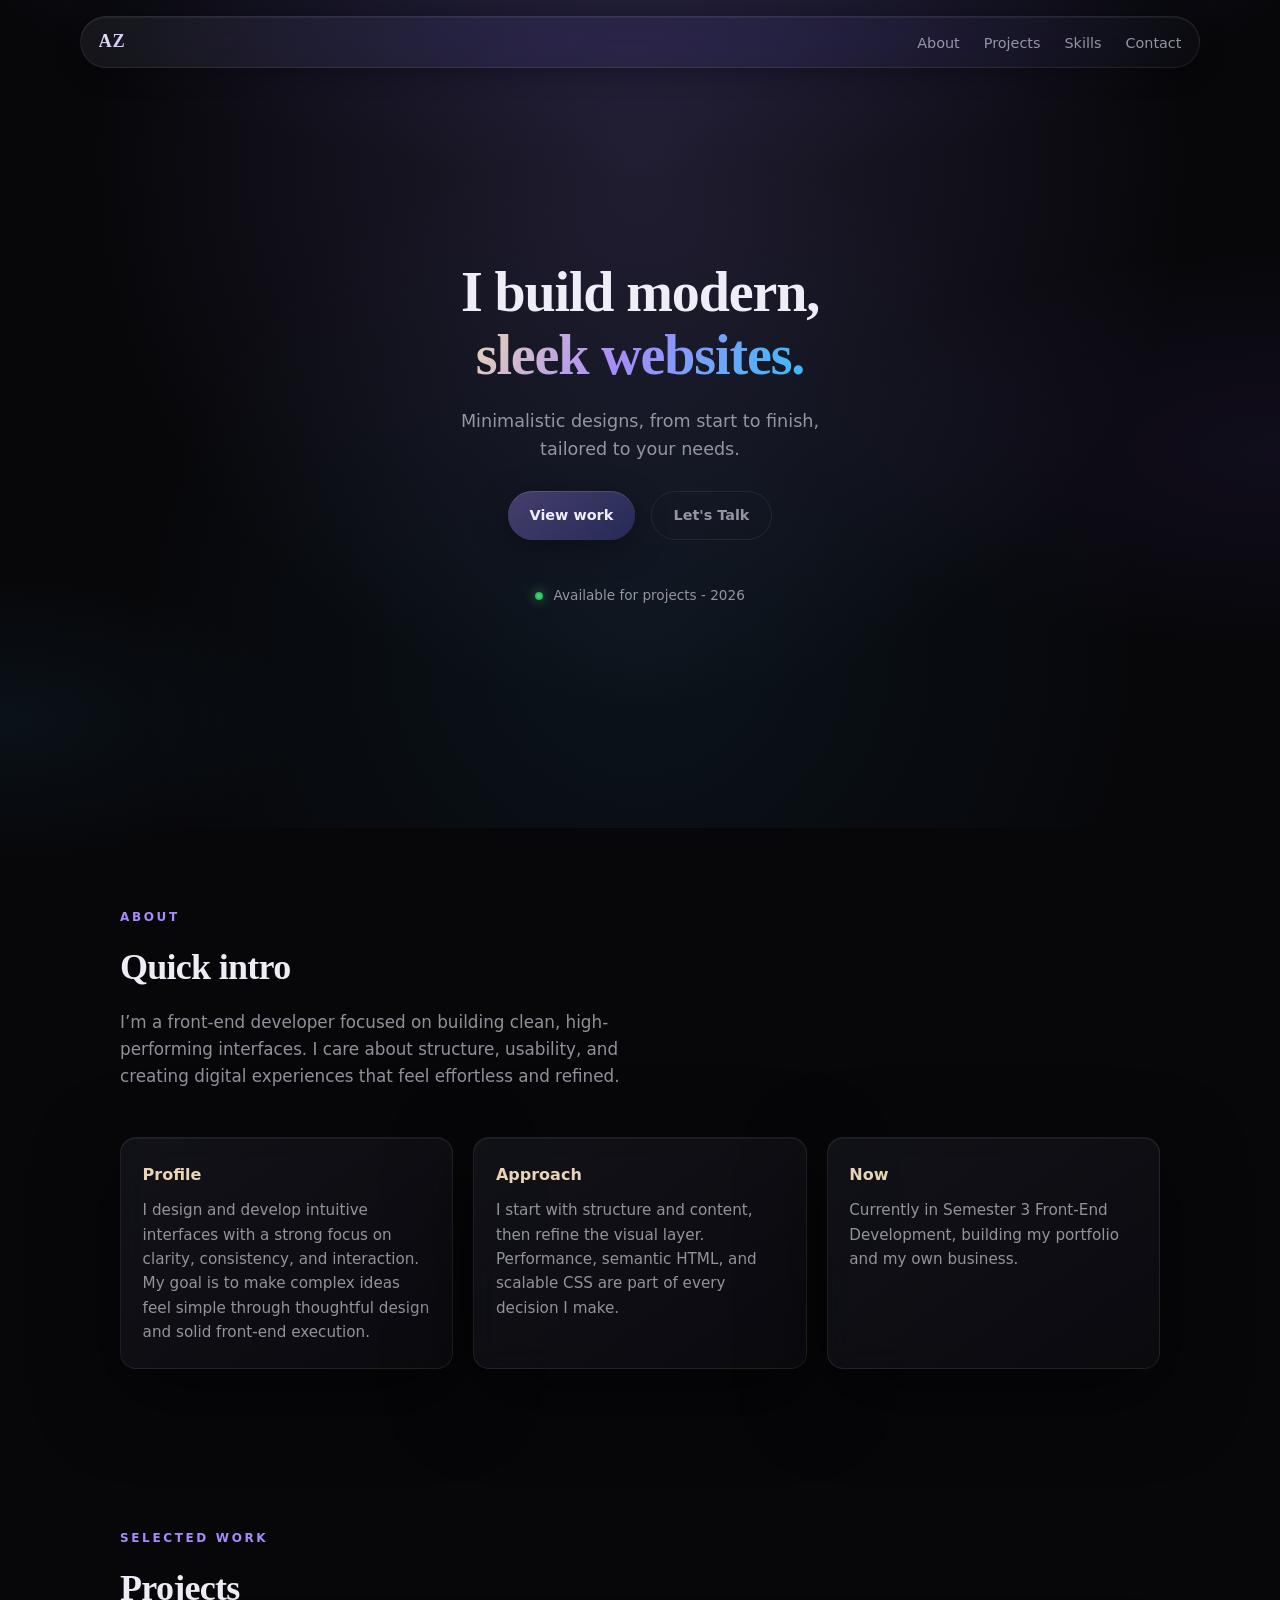
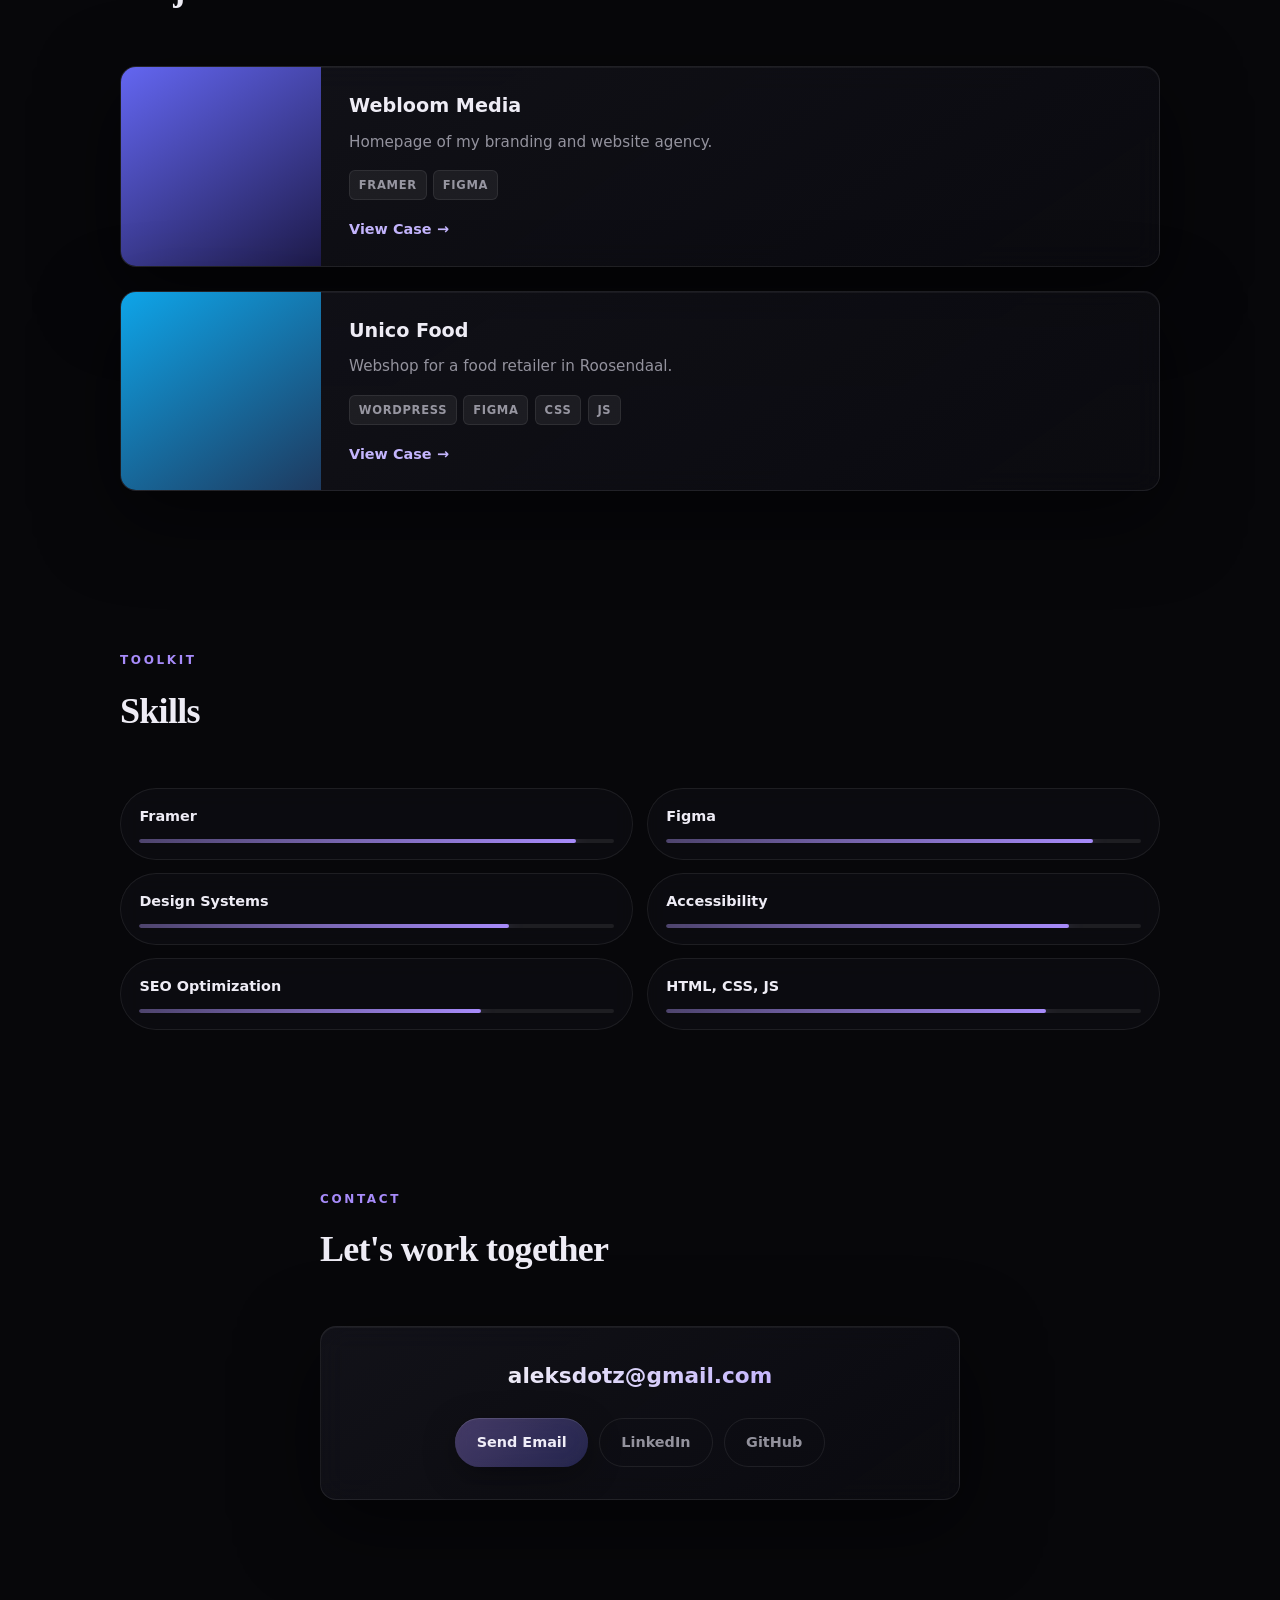
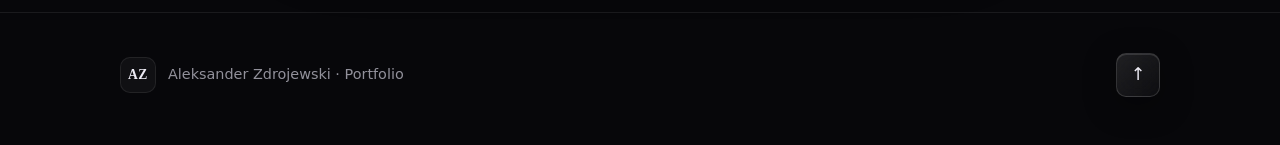
==== index.html @ f3984d35 "Basic website built, added project cases, added so cial links." ====
<!DOCTYPE html>
<html lang="nl">
  <head>
    <meta charset="UTF-8" />
    <meta name="viewport" content="width=device-width, initial-scale=1.0" />
    <meta
      name="description"
      content="Portfolio — front-end ontwikkelaar met focus op moderne, toegankelijke interfaces."
    />
    <title>Portfolio — Aleksander Zdrojewski</title>
    <link rel="stylesheet" href="style.css" />
  </head>
  <body>
    <header class="site-header" id="top">
      <div class="site-header__inner glass-nav">
        <a class="logo" href="#hero" aria-label="Home">AZ</a>
        <button
          type="button"
          class="nav-toggle"
          aria-expanded="false"
          aria-controls="site-nav"
          aria-label="Menu openen"
        >
          <span class="nav-toggle__bar" aria-hidden="true"></span>
          <span class="nav-toggle__bar" aria-hidden="true"></span>
        </button>
        <nav class="site-nav" id="site-nav" aria-label="Hoofdnavigatie">
          <ul class="site-nav__list">
            <li><a href="#about">About</a></li>
            <li><a href="#projects">Projects</a></li>
            <li><a href="#skills">Skills</a></li>
            <li><a href="#contact">Contact</a></li>
          </ul>
        </nav>
      </div>
    </header>

    <div class="nav-backdrop" hidden></div>

    <main id="main">
      <section class="hero" id="hero" aria-labelledby="hero-title">
        <div class="hero__bg" aria-hidden="true"></div>
        <div class="hero__content">
          <h1 class="hero__title reveal" data-reveal id="hero-title">
            I build modern,<br />
            <span class="hero__accent">sleek websites.</span>
          </h1>
          <p class="hero__lead reveal" data-reveal>
            Minimalistic designs, from start to finish, tailored to your needs.
          </p>
          <div class="hero__actions reveal" data-reveal>
            <a class="btn btn--primary glass-btn" href="#projects">View work</a>
            <a class="btn btn--ghost" href="#contact">Let's Talk</a>
          </div>
        </div>
        <div class="hero__meta reveal" data-reveal>
          <span class="hero__dot" aria-hidden="true"></span>
          <span>Available for projects - 2026</span>
        </div>
      </section>

      <section class="section about" id="about" aria-labelledby="about-title">
        <div class="section__inner">
          <header class="section__head reveal" data-reveal>
            <p class="section__eyebrow">About</p>
            <h2 class="section__title" id="about-title">Quick intro</h2>
            <p class="section__subtitle">
              I’m a front-end developer focused on building clean, high-performing interfaces.
I care about structure, usability, and creating digital experiences that feel effortless and refined.
            </p>
          </header>
          <div class="about__grid">
            <article class="card glass-card reveal" data-reveal>
              <h3 class="card__title">Profile</h3>
              <p class="card__text">
                I design and develop intuitive interfaces with a strong focus on clarity, consistency, and interaction.
My goal is to make complex ideas feel simple through thoughtful design and solid front-end execution.
              </p>
            </article>
            <article class="card glass-card reveal" data-reveal>
              <h3 class="card__title">Approach</h3>
              <p class="card__text">
                I start with structure and content, then refine the visual layer.
Performance, semantic HTML, and scalable CSS are part of every decision I make.
              </p>
            </article>
            <article class="card glass-card reveal" data-reveal>
              <h3 class="card__title">Now</h3>
              <p class="card__text">
                Currently in Semester 3 Front-End Development, building my portfolio and my own business.
              </p>
            </article>
          </div>
        </div>
      </section>

      <section class="section projects" id="projects" aria-labelledby="projects-title">
        <div class="section__inner">
          <header class="section__head reveal" data-reveal>
            <p class="section__eyebrow">Selected work</p>
            <h2 class="section__title" id="projects-title">Projects</h2>
          </header>
          <ul class="projects__list">
            <li class="reveal" data-reveal>
              <article class="project-card glass-card">
                <div class="project-card__media" aria-hidden="true">
                  <span class="project-card__gradient project-card__gradient--a"></span>
                </div>
                <div class="project-card__body">
                  <h3 class="project-card__title">Webloom Media</h3>
                  <p class="project-card__desc">
                    Homepage of my branding and website agency.
                  </p>
                  <ul class="project-card__tags" aria-label="Technologieën">
                    <li>Framer</li>
                    <li>Figma</li>
                  </ul>
                  <a class="project-card__link" href="https://conclusive-acknowledgment-207393.framer.app/" target="_blank" rel="noopener noreferrer"
                    >View Case</a
                  >
                </div>
              </article>
            </li>
            <li class="reveal" data-reveal>
              <article class="project-card glass-card">
                <div class="project-card__media" aria-hidden="true">
                  <span class="project-card__gradient project-card__gradient--b"></span>
                </div>
                <div class="project-card__body">
                  <h3 class="project-card__title">Unico Food</h3>
                  <p class="project-card__desc">
                    Webshop for a food retailer in Roosendaal.
                  </p>
                  <ul class="project-card__tags" aria-label="Technologieën">
                    <li>Wordpress</li>
                    <li>Figma</li>
                    <li>CSS</li>
                    <li>JS</li>
                  </ul>
                  <a class="project-card__link" href="https://unico-food.nl/" target="_blank" rel="noopener noreferrer"
                    >View Case</a
                  >
                </div>
              </article>
            </li>
          </ul>
        </div>
      </section>

      <section class="section skills" id="skills" aria-labelledby="skills-title">
        <div class="section__inner">
          <header class="section__head reveal" data-reveal>
            <p class="section__eyebrow">Toolkit</p>
            <h2 class="section__title" id="skills-title">Skills</h2>
           
          </header>
          <ul class="skills__grid">
            <li class="skill-pill glass-pill reveal" data-reveal>
              <span class="skill-pill__name">Framer</span>
              <span class="skill-pill__meter" role="presentation"
                ><span class="skill-pill__fill" style="--level: 92%"></span
              ></span>
            </li>
            <li class="skill-pill glass-pill reveal" data-reveal>
              <span class="skill-pill__name">Figma</span>
              <span class="skill-pill__meter" role="presentation"
                ><span class="skill-pill__fill" style="--level: 90%"></span
              ></span>
            </li>
            <li class="skill-pill glass-pill reveal" data-reveal>
              <span class="skill-pill__name">Design Systems</span>
              <span class="skill-pill__meter" role="presentation"
                ><span class="skill-pill__fill" style="--level: 78%"></span
              ></span>
            </li>
            <li class="skill-pill glass-pill reveal" data-reveal>
              <span class="skill-pill__name">Accessibility</span>
              <span class="skill-pill__meter" role="presentation"
                ><span class="skill-pill__fill" style="--level: 85%"></span
              ></span>
            </li>
            <li class="skill-pill glass-pill reveal" data-reveal>
              <span class="skill-pill__name">SEO Optimization</span>
              <span class="skill-pill__meter" role="presentation"
                ><span class="skill-pill__fill" style="--level: 72%"></span
              ></span>
            </li>
            <li class="skill-pill glass-pill reveal" data-reveal>
              <span class="skill-pill__name">HTML, CSS, JS</span>
              <span class="skill-pill__meter" role="presentation"
                ><span class="skill-pill__fill" style="--level: 80%"></span
              ></span>
            </li>
          </ul>
        </div>
      </section>

      <section class="section contact" id="contact" aria-labelledby="contact-title">
        <div class="section__inner section__inner--narrow">
          <header class="section__head reveal" data-reveal>
            <p class="section__eyebrow">Contact</p>
            <h2 class="section__title" id="contact-title">Let's work together</h2>
           
          </header>
          <div class="contact__panel glass-card reveal" data-reveal>
            <p class="contact__email">
              <a href="mailto:aleksdotz@gmail.com">aleksdotz@gmail.com</a>
            </p>
            <div class="contact__actions">
              <a class="btn btn--primary glass-btn" href="mailto:aleksdotz@gmail.com"
                >Send Email</a
              >
              <a
                class="btn btn--ghost"
                href="https://www.linkedin.com/in/aleks-zdrojewski-8967b9397/"
                target="_blank"
                rel="noopener noreferrer"
                >LinkedIn</a
              >
              <a
                class="btn btn--ghost"
                href="https://github.com/aleksdotz/"
                target="_blank"
                rel="noopener noreferrer"
                >GitHub</a
              >
            </div>
          </div>
        </div>
      </section>
    </main>

    <footer class="site-footer">
      <div class="site-footer__inner">
        <p class="site-footer__brand">
          <span class="logo logo--footer">AZ</span>
          <span>Aleksander Zdrojewski · Portfolio</span>
        </p>
        <a class="site-footer__top glass-btn glass-btn--icon" href="#top" aria-label="Terug naar boven"
          >↑</a
        >
      </div>
    </footer>

    <script src="script.js" defer></script>
  </body>
</html>
---- style.css ----
/* =============================================================================
   Portfolio — dark luxury, selective glass
   ============================================================================= */

:root {
  --bg-deep: #07070a;
  --bg-elevated: #0e0e12;
  --surface: rgba(18, 18, 24, 0.65);
  --border-subtle: rgba(255, 255, 255, 0.08);
  --border-glow: rgba(200, 182, 255, 0.22);
  --text: rgba(248, 246, 255, 0.96);
  --text-muted: rgba(200, 198, 210, 0.72);
  --accent: #c4b5fd;
  --accent-strong: #a78bfa;
  --accent-dim: rgba(167, 139, 250, 0.35);
  --gold: #e8d5b5;
  --shadow-soft: 0 24px 80px rgba(0, 0, 0, 0.55);
  --shadow-glow: 0 0 60px rgba(139, 92, 246, 0.12);
  --radius-sm: 10px;
  --radius-md: 16px;
  --radius-lg: 24px;
  --font-sans: system-ui, -apple-system, "Segoe UI", Roboto, "Helvetica Neue", Arial, sans-serif;
  --font-display: "Georgia", "Times New Roman", serif;
  --header-h: 72px;
  --ease-out: cubic-bezier(0.22, 1, 0.36, 1);
  --ease-spring: cubic-bezier(0.34, 1.56, 0.64, 1);
}

*,
*::before,
*::after {
  box-sizing: border-box;
}

html {
  scroll-behavior: smooth;
  scroll-padding-top: calc(var(--header-h) + 16px);
}

@media (prefers-reduced-motion: reduce) {
  html {
    scroll-behavior: auto;
  }
}

body {
  margin: 0;
  min-height: 100vh;
  font-family: var(--font-sans);
  font-size: 1rem;
  line-height: 1.6;
  color: var(--text);
  background: var(--bg-deep);
  background-image:
    radial-gradient(ellipse 120% 80% at 50% -20%, rgba(99, 102, 241, 0.18), transparent 50%),
    radial-gradient(ellipse 80% 50% at 100% 50%, rgba(139, 92, 246, 0.08), transparent 45%),
    radial-gradient(ellipse 60% 40% at 0% 80%, rgba(56, 189, 248, 0.06), transparent 40%);
  background-attachment: fixed;
  -webkit-font-smoothing: antialiased;
}

img {
  max-width: 100%;
  height: auto;
  display: block;
}

a {
  color: inherit;
  text-decoration-thickness: 1px;
  text-underline-offset: 0.2em;
}

a:hover {
  color: var(--accent);
}

:focus-visible {
  outline: 2px solid var(--accent-strong);
  outline-offset: 3px;
}

.skip-link {
  position: absolute;
  left: -9999px;
  top: 0.75rem;
  z-index: 1000;
  padding: 0.5rem 1rem;
  background: var(--bg-elevated);
  border-radius: var(--radius-sm);
}

.skip-link:focus {
  left: 0.75rem;
}

/* -----------------------------------------------------------------------------
   Glass utilities (selective use)
   ----------------------------------------------------------------------------- */

.glass-nav {
  background: linear-gradient(
    135deg,
    rgba(255, 255, 255, 0.06) 0%,
    rgba(255, 255, 255, 0.02) 100%
  );
  backdrop-filter: blur(18px) saturate(160%);
  -webkit-backdrop-filter: blur(18px) saturate(160%);
  border: 1px solid var(--border-subtle);
  box-shadow:
    0 4px 24px rgba(0, 0, 0, 0.35),
    inset 0 1px 0 rgba(255, 255, 255, 0.06);
}

.glass-card {
  background: linear-gradient(
    145deg,
    rgba(22, 22, 30, 0.72) 0%,
    rgba(14, 14, 20, 0.55) 100%
  );
  backdrop-filter: blur(14px) saturate(150%);
  -webkit-backdrop-filter: blur(14px) saturate(150%);
  border: 1px solid var(--border-subtle);
  border-radius: var(--radius-md);
  box-shadow:
    var(--shadow-soft),
    inset 0 1px 0 rgba(255, 255, 255, 0.05);
  transition:
    transform 0.45s var(--ease-out),
    border-color 0.35s ease,
    box-shadow 0.45s var(--ease-out);
}

.glass-card:hover {
  border-color: rgba(255, 255, 255, 0.12);
  box-shadow:
    var(--shadow-soft),
    0 0 0 1px rgba(167, 139, 250, 0.12),
    var(--shadow-glow);
  transform: translateY(-4px);
}

.glass-btn {
  position: relative;
  overflow: hidden;
  background: linear-gradient(
    135deg,
    rgba(255, 255, 255, 0.1) 0%,
    rgba(255, 255, 255, 0.03) 100%
  );
  backdrop-filter: blur(12px);
  -webkit-backdrop-filter: blur(12px);
  border: 1px solid rgba(255, 255, 255, 0.14);
  box-shadow:
    inset 0 1px 0 rgba(255, 255, 255, 0.12),
    0 8px 32px rgba(0, 0, 0, 0.35);
  transition:
    transform 0.35s var(--ease-spring),
    border-color 0.3s ease,
    box-shadow 0.35s ease;
}

.glass-btn::after {
  content: "";
  position: absolute;
  inset: 0;
  background: linear-gradient(
    120deg,
    transparent 40%,
    rgba(255, 255, 255, 0.12) 50%,
    transparent 60%
  );
  transform: translateX(-100%);
  transition: transform 0.6s var(--ease-out);
}

.glass-btn:hover::after {
  transform: translateX(100%);
}

.glass-btn:hover {
  border-color: rgba(200, 182, 255, 0.35);
  box-shadow:
    inset 0 1px 0 rgba(255, 255, 255, 0.15),
    0 12px 40px rgba(99, 102, 241, 0.15);
}

.glass-pill {
  background: rgba(16, 16, 22, 0.5);
  backdrop-filter: blur(10px);
  -webkit-backdrop-filter: blur(10px);
  border: 1px solid var(--border-subtle);
  border-radius: 999px;
  transition: border-color 0.3s ease, box-shadow 0.35s ease;
}

.glass-pill:hover {
  border-color: rgba(167, 139, 250, 0.25);
  box-shadow: 0 0 24px rgba(139, 92, 246, 0.08);
}

/* -----------------------------------------------------------------------------
   Header & nav
   ----------------------------------------------------------------------------- */

.site-header {
  position: fixed;
  top: 0;
  left: 0;
  right: 0;
  z-index: 100;
  padding: 1rem 1.25rem;
  pointer-events: none;
}

.site-header__inner {
  max-width: 1120px;
  margin: 0 auto;
  display: flex;
  align-items: center;
  justify-content: space-between;
  gap: 1rem;
  padding: 0.65rem 1.1rem;
  border-radius: 999px;
  pointer-events: auto;
}

.logo {
  font-family: var(--font-display);
  font-weight: 700;
  font-size: 1.15rem;
  letter-spacing: 0.04em;
  text-decoration: none;
  color: var(--text);
  background: linear-gradient(135deg, var(--text) 0%, var(--accent) 100%);
  -webkit-background-clip: text;
  background-clip: text;
  color: transparent;
}

.logo--footer {
  display: inline-flex;
  align-items: center;
  justify-content: center;
  width: 2.25rem;
  height: 2.25rem;
  border-radius: var(--radius-sm);
  border: 1px solid var(--border-subtle);
  background: rgba(255, 255, 255, 0.04);
  -webkit-background-clip: border-box;
  background-clip: border-box;
  color: var(--text);
  font-size: 0.85rem;
}

.site-nav__list {
  display: flex;
  flex-wrap: wrap;
  gap: 0.35rem 1.5rem;
  list-style: none;
  margin: 0;
  padding: 0;
}

.site-nav a {
  text-decoration: none;
  font-size: 0.9rem;
  font-weight: 500;
  color: var(--text-muted);
  padding: 0.35rem 0;
  position: relative;
  transition: color 0.25s ease;
}

.site-nav a::after {
  content: "";
  position: absolute;
  left: 0;
  bottom: 0;
  width: 100%;
  height: 1px;
  background: linear-gradient(90deg, var(--accent-strong), transparent);
  transform: scaleX(0);
  transform-origin: left;
  transition: transform 0.35s var(--ease-out);
}

.site-nav a:hover {
  color: var(--text);
}

.site-nav a:hover::after {
  transform: scaleX(1);
}

.nav-toggle {
  display: none;
  flex-direction: column;
  justify-content: center;
  gap: 6px;
  width: 44px;
  height: 44px;
  padding: 0;
  border: 1px solid var(--border-subtle);
  border-radius: var(--radius-sm);
  background: rgba(255, 255, 255, 0.04);
  cursor: pointer;
  transition: background 0.25s ease, border-color 0.25s ease;
}

.nav-toggle:hover {
  background: rgba(255, 255, 255, 0.08);
  border-color: rgba(255, 255, 255, 0.15);
}

.nav-toggle__bar {
  display: block;
  width: 18px;
  height: 2px;
  margin: 0 auto;
  background: var(--text);
  border-radius: 1px;
  transition: transform 0.35s var(--ease-out), opacity 0.25s ease;
}

.site-header.is-open .nav-toggle__bar:first-child {
  transform: translateY(4px) rotate(45deg);
}

.site-header.is-open .nav-toggle__bar:last-child {
  transform: translateY(-4px) rotate(-45deg);
}

.nav-backdrop {
  position: fixed;
  inset: 0;
  z-index: 90;
  background: rgba(4, 4, 8, 0.65);
  backdrop-filter: blur(6px);
  -webkit-backdrop-filter: blur(6px);
}

.nav-backdrop[hidden] {
  display: none;
}

@media (max-width: 768px) {
  .nav-toggle {
    display: flex;
  }

  .site-nav {
    position: fixed;
    top: 88px;
    left: 1.25rem;
    right: 1.25rem;
    padding: 1.25rem;
    border-radius: var(--radius-md);
    background: linear-gradient(
      160deg,
      rgba(22, 22, 30, 0.95) 0%,
      rgba(12, 12, 18, 0.92) 100%
    );
    backdrop-filter: blur(20px) saturate(160%);
    -webkit-backdrop-filter: blur(20px) saturate(160%);
    border: 1px solid var(--border-subtle);
    box-shadow: var(--shadow-soft), var(--shadow-glow);
    opacity: 0;
    visibility: hidden;
    transform: translateY(-12px) scale(0.98);
    transition:
      opacity 0.35s var(--ease-out),
      visibility 0.35s,
      transform 0.45s var(--ease-out);
    pointer-events: none;
    z-index: 95;
  }

  .site-header.is-open .site-nav {
    opacity: 1;
    visibility: visible;
    transform: translateY(0) scale(1);
    pointer-events: auto;
  }

  .site-nav__list {
    flex-direction: column;
    gap: 0.25rem;
  }

  .site-nav a {
    display: block;
    padding: 0.65rem 0.5rem;
    border-radius: var(--radius-sm);
  }

  .site-nav a:hover {
    background: rgba(255, 255, 255, 0.04);
  }

  .site-nav a::after {
    display: none;
  }
}

/* -----------------------------------------------------------------------------
   Hero
   ----------------------------------------------------------------------------- */

.hero {
  position: relative;
  min-height: min(92vh, 900px);
  display: flex;
  flex-direction: column;
  align-items: center;
  justify-content: center;
  gap: clamp(2rem, 5vh, 3rem);
  padding: calc(var(--header-h) + 2.5rem) clamp(1.25rem, 5vw, 2.5rem) clamp(3rem, 8vh, 5rem);
  overflow: hidden;
  text-align: center;
}

.hero__bg {
  position: absolute;
  inset: -20%;
  background:
    radial-gradient(circle at 50% 28%, rgba(167, 139, 250, 0.16), transparent 45%),
    radial-gradient(circle at 50% 70%, rgba(56, 189, 248, 0.07), transparent 42%);
  pointer-events: none;
  z-index: 0;
}

.hero__content {
  position: relative;
  z-index: 1;
  width: 100%;
  max-width: 42rem;
  margin-inline: auto;
}

.hero__eyebrow {
  font-size: 0.8rem;
  font-weight: 600;
  letter-spacing: 0.2em;
  text-transform: uppercase;
  color: var(--accent);
  margin: 0 0 1rem;
}

.hero__title {
  font-family: var(--font-display);
  font-weight: 700;
  font-size: clamp(2.25rem, 5vw, 3.5rem);
  line-height: 1.12;
  letter-spacing: -0.02em;
  margin: 0 0 1.25rem;
  text-wrap: balance;
}

.hero__accent {
  background: linear-gradient(120deg, var(--gold) 0%, var(--accent-strong) 45%, #38bdf8 100%);
  -webkit-background-clip: text;
  background-clip: text;
  color: transparent;
}

.hero__lead {
  font-size: 1.1rem;
  color: var(--text-muted);
  max-width: 38ch;
  margin: 0 auto 1.75rem;
}

.hero__actions {
  display: flex;
  flex-wrap: wrap;
  gap: 0.75rem 1rem;
  justify-content: center;
}

.hero__meta {
  position: relative;
  z-index: 1;
  margin: 0;
  display: inline-flex;
  align-items: center;
  justify-content: center;
  gap: 0.65rem;
  font-size: 0.85rem;
  color: var(--text-muted);
}

.hero__dot {
  width: 8px;
  height: 8px;
  border-radius: 50%;
  background: radial-gradient(circle, #4ade80 0%, #16a34a 100%);
  box-shadow: 0 0 12px rgba(74, 222, 128, 0.6);
  animation: pulse-dot 2.5s var(--ease-out) infinite;
}

@keyframes pulse-dot {
  0%,
  100% {
    opacity: 1;
    transform: scale(1);
  }
  50% {
    opacity: 0.85;
    transform: scale(1.08);
  }
}

@media (prefers-reduced-motion: reduce) {
  .hero__dot {
    animation: none;
  }
}

/* -----------------------------------------------------------------------------
   Buttons
   ----------------------------------------------------------------------------- */

.btn {
  display: inline-flex;
  align-items: center;
  justify-content: center;
  padding: 0.75rem 1.35rem;
  font-family: inherit;
  font-size: 0.9rem;
  font-weight: 600;
  text-decoration: none;
  border-radius: 999px;
  cursor: pointer;
  border: none;
  color: var(--text);
}

.btn--primary {
  background: linear-gradient(135deg, rgba(167, 139, 250, 0.35) 0%, rgba(99, 102, 241, 0.25) 100%);
  color: var(--text);
}

.btn--primary:hover {
  color: var(--text);
}

.btn--ghost {
  background: transparent;
  border: 1px solid var(--border-subtle);
  color: var(--text-muted);
  transition:
    color 0.25s ease,
    border-color 0.25s ease,
    background 0.25s ease;
}

.btn--ghost:hover {
  color: var(--text);
  border-color: rgba(255, 255, 255, 0.2);
  background: rgba(255, 255, 255, 0.04);
}

/* -----------------------------------------------------------------------------
   Sections
   ----------------------------------------------------------------------------- */

.section {
  padding: 5rem 1.5rem;
}

.section__inner {
  max-width: 1040px;
  margin: 0 auto;
}

.section__inner--narrow {
  max-width: 640px;
}

.section__head {
  margin-bottom: 3rem;
  max-width: 560px;
}

.section__eyebrow {
  font-size: 0.75rem;
  font-weight: 700;
  letter-spacing: 0.22em;
  text-transform: uppercase;
  color: var(--accent-strong);
  margin: 0 0 0.75rem;
}

.section__title {
  font-family: var(--font-display);
  font-size: clamp(1.75rem, 3vw, 2.25rem);
  font-weight: 600;
  letter-spacing: -0.02em;
  margin: 0 0 0.75rem;
}

.section__subtitle {
  margin: 0;
  color: var(--text-muted);
  font-size: 1.05rem;
}

/* About */
.about__grid {
  display: grid;
  gap: 1.25rem;
  grid-template-columns: repeat(3, 1fr);
}

@media (max-width: 900px) {
  .about__grid {
    grid-template-columns: 1fr;
  }
}

.card {
  padding: 1.5rem 1.35rem;
}

.card__title {
  font-size: 1rem;
  font-weight: 600;
  margin: 0 0 0.65rem;
  color: var(--gold);
}

.card__text {
  margin: 0;
  font-size: 0.95rem;
  color: var(--text-muted);
}

/* Projects */
.projects__list {
  list-style: none;
  margin: 0;
  padding: 0;
  display: flex;
  flex-direction: column;
  gap: 1.5rem;
}

.project-card {
  display: grid;
  grid-template-columns: minmax(0, 200px) 1fr;
  gap: 0;
  overflow: hidden;
  padding: 0;
}

@media (max-width: 700px) {
  .project-card {
    grid-template-columns: 1fr;
  }
}

.project-card__media {
  min-height: 140px;
  position: relative;
}

.project-card__gradient {
  position: absolute;
  inset: 0;
  display: block;
}

.project-card__gradient--a {
  background: linear-gradient(145deg, #6366f1 0%, #1e1b4b 100%);
}

.project-card__gradient--b {
  background: linear-gradient(145deg, #0ea5e9 0%, #1e3a5f 100%);
}

.project-card__gradient--c {
  background: linear-gradient(145deg, #a78bfa 0%, #3b0764 100%);
}

.project-card__body {
  padding: 1.5rem 1.5rem 1.5rem 1.75rem;
}

@media (max-width: 700px) {
  .project-card__body {
    padding: 1.25rem;
  }
}

.project-card__title {
  font-size: 1.2rem;
  font-weight: 600;
  margin: 0 0 0.5rem;
}

.project-card__desc {
  margin: 0 0 1rem;
  font-size: 0.95rem;
  color: var(--text-muted);
}

.project-card__tags {
  display: flex;
  flex-wrap: wrap;
  gap: 0.4rem;
  list-style: none;
  margin: 0 0 1rem;
  padding: 0;
}

.project-card__tags li {
  font-size: 0.72rem;
  font-weight: 600;
  letter-spacing: 0.06em;
  text-transform: uppercase;
  padding: 0.3rem 0.55rem;
  border-radius: 6px;
  background: rgba(255, 255, 255, 0.06);
  border: 1px solid var(--border-subtle);
  color: var(--text-muted);
}

.project-card__link {
  font-size: 0.9rem;
  font-weight: 600;
  text-decoration: none;
  color: var(--accent);
  display: inline-flex;
  align-items: center;
  gap: 0.35rem;
  transition: gap 0.3s var(--ease-out), color 0.25s ease;
}

.project-card__link::after {
  content: "→";
  transition: transform 0.3s var(--ease-out);
}

.project-card__link:hover {
  color: var(--gold);
}

.project-card__link:hover::after {
  transform: translateX(4px);
}

/* Skills */
.skills__grid {
  list-style: none;
  margin: 0;
  padding: 0;
  display: grid;
  gap: 0.85rem;
  grid-template-columns: repeat(2, 1fr);
}

@media (max-width: 640px) {
  .skills__grid {
    grid-template-columns: 1fr;
  }
}

.skill-pill {
  display: grid;
  gap: 0.65rem;
  padding: 1rem 1.15rem;
}

.skill-pill__name {
  font-size: 0.9rem;
  font-weight: 600;
}

.skill-pill__meter {
  display: block;
  height: 4px;
  border-radius: 999px;
  background: rgba(255, 255, 255, 0.08);
  overflow: hidden;
}

.skill-pill__fill {
  display: block;
  height: 100%;
  width: var(--level, 80%);
  border-radius: inherit;
  background: linear-gradient(90deg, var(--accent-dim), var(--accent-strong));
  box-shadow: 0 0 16px rgba(167, 139, 250, 0.35);
  transform-origin: left;
  transform: scaleX(0.2);
  transition: transform 1s var(--ease-out);
}

.skill-pill.is-visible .skill-pill__fill {
  transform: scaleX(1);
}

/* Contact */
.contact__panel {
  padding: 2rem 1.75rem;
  text-align: center;
}

.contact__email {
  margin: 0 0 1.5rem;
  font-size: clamp(1.1rem, 2.5vw, 1.35rem);
  font-weight: 600;
}

.contact__email a {
  text-decoration: none;
  background: linear-gradient(120deg, var(--text), var(--accent));
  -webkit-background-clip: text;
  background-clip: text;
  color: transparent;
}

.contact__email a:hover {
  color: var(--gold);
  -webkit-background-clip: unset;
  background-clip: unset;
}

.contact__actions {
  display: flex;
  flex-wrap: wrap;
  gap: 0.65rem;
  justify-content: center;
}

/* Footer */
.site-footer {
  padding: 2.5rem 1.5rem 3rem;
  border-top: 1px solid var(--border-subtle);
  margin-top: 2rem;
}

.site-footer__inner {
  max-width: 1040px;
  margin: 0 auto;
  display: flex;
  flex-wrap: wrap;
  align-items: center;
  justify-content: space-between;
  gap: 1rem;
}

.site-footer__brand {
  display: flex;
  align-items: center;
  gap: 0.75rem;
  margin: 0;
  font-size: 0.9rem;
  color: var(--text-muted);
}

.site-footer__copy {
  margin: 0;
  font-size: 0.8rem;
  color: rgba(160, 158, 170, 0.65);
}

.glass-btn--icon {
  width: 44px;
  height: 44px;
  padding: 0;
  border-radius: var(--radius-sm);
  font-size: 1.1rem;
  line-height: 1;
  text-decoration: none;
  display: inline-flex;
  align-items: center;
  justify-content: center;
}

/* -----------------------------------------------------------------------------
   Reveal animations
   ----------------------------------------------------------------------------- */

.reveal {
  opacity: 0;
  transform: translateY(22px);
  transition:
    opacity 0.65s var(--ease-out),
    transform 0.65s var(--ease-out);
}

.reveal.is-visible {
  opacity: 1;
  transform: translateY(0);
}

@media (prefers-reduced-motion: reduce) {
  .reveal {
    opacity: 1;
    transform: none;
    transition: none;
  }

  .glass-card:hover {
    transform: none;
  }
}
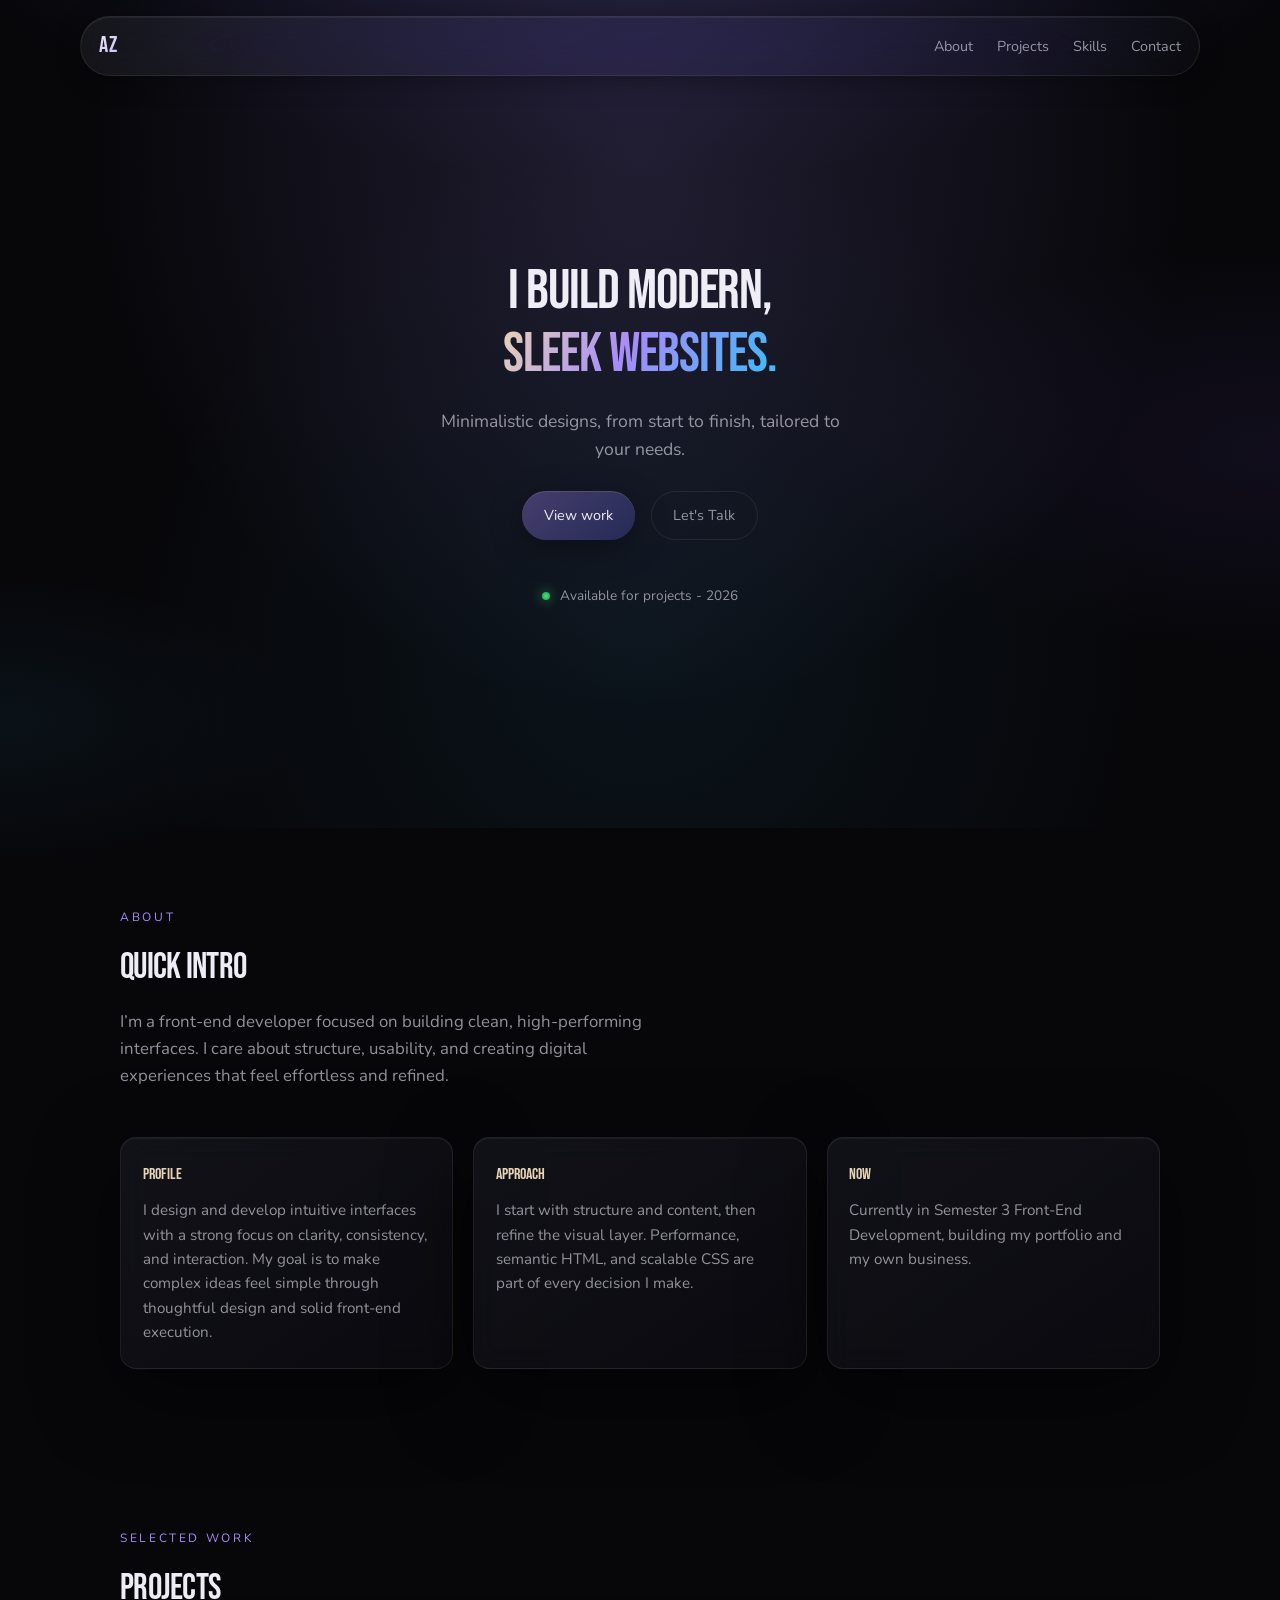
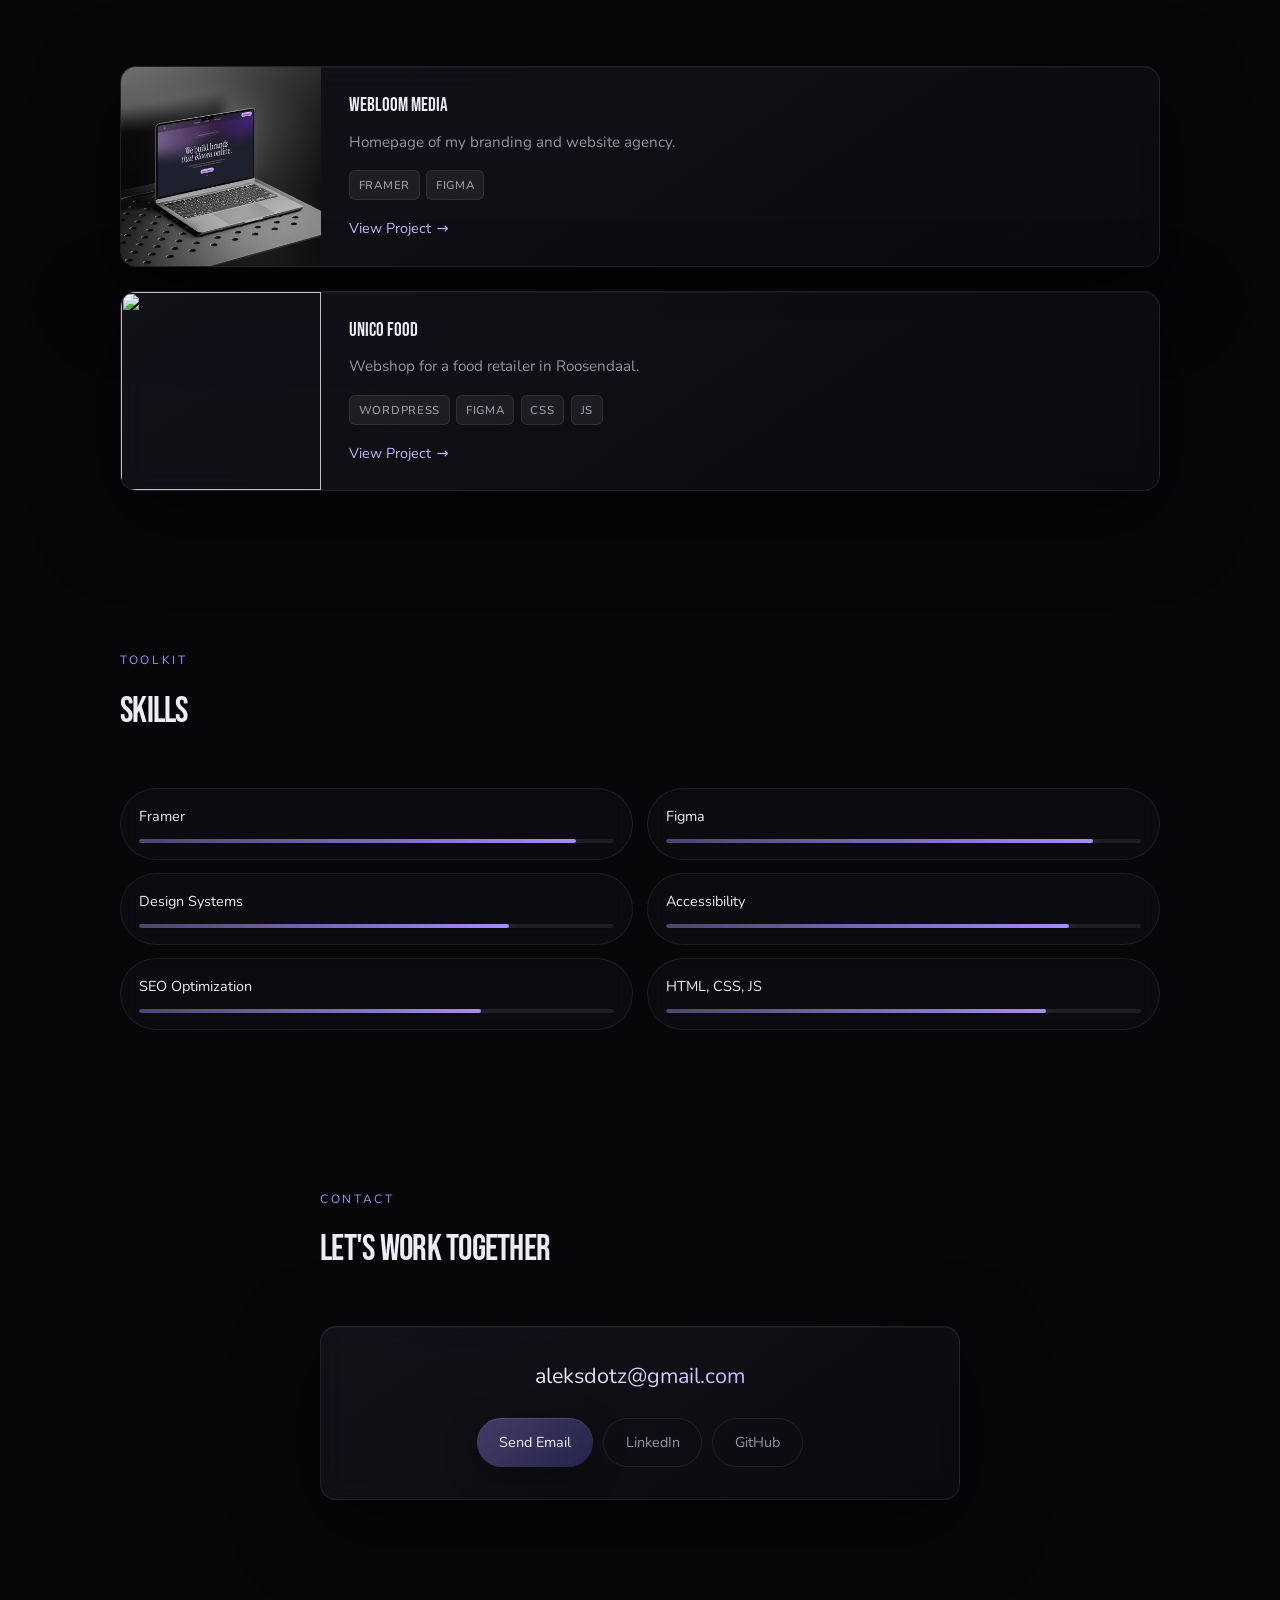
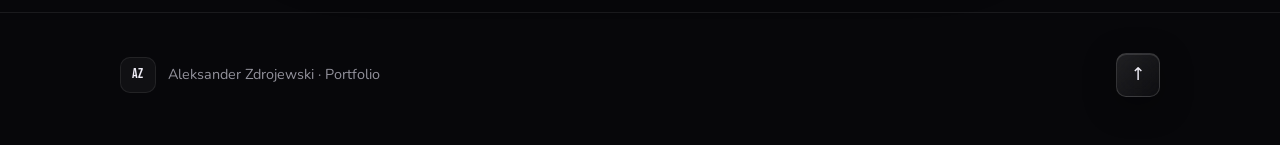
==== commit bf86cb78: "Changed projects section, fonts and added project pages." ====
--- a/index.html
+++ b/index.html
@@ -102,9 +102,14 @@
           </header>
           <ul class="projects__list">
             <li class="reveal" data-reveal>
-              <article class="project-card glass-card">
+              <a class="project-card glass-card" href="project-webloom.html">
                 <div class="project-card__media" aria-hidden="true">
-                  <span class="project-card__gradient project-card__gradient--a"></span>
+                  <img
+                    class="project-card__image"
+                    src="img/webloom.avif"
+                    alt=""
+                    loading="lazy"
+                  />
                 </div>
                 <div class="project-card__body">
                   <h3 class="project-card__title">Webloom Media</h3>
@@ -115,16 +120,19 @@
                     <li>Framer</li>
                     <li>Figma</li>
                   </ul>
-                  <a class="project-card__link" href="https://conclusive-acknowledgment-207393.framer.app/" target="_blank" rel="noopener noreferrer"
-                    >View Case</a
-                  >
-                </div>
-              </article>
+                  <span class="project-card__link">View Project</span>
+                </div>
+              </a>
             </li>
             <li class="reveal" data-reveal>
-              <article class="project-card glass-card">
+              <a class="project-card glass-card" href="project-unico.html">
                 <div class="project-card__media" aria-hidden="true">
-                  <span class="project-card__gradient project-card__gradient--b"></span>
+                  <img
+                    class="project-card__image"
+                    src="img/unico food.png"
+                    alt=""
+                    loading="lazy"
+                  />
                 </div>
                 <div class="project-card__body">
                   <h3 class="project-card__title">Unico Food</h3>
@@ -137,11 +145,9 @@
                     <li>CSS</li>
                     <li>JS</li>
                   </ul>
-                  <a class="project-card__link" href="https://unico-food.nl/" target="_blank" rel="noopener noreferrer"
-                    >View Case</a
-                  >
-                </div>
-              </article>
+                  <span class="project-card__link">View Project</span>
+                </div>
+              </a>
             </li>
           </ul>
         </div>
--- a/style.css
+++ b/style.css
@@ -1,3 +1,5 @@
+@import url("https://fonts.googleapis.com/css2?family=Bebas+Neue&family=Nunito:wght@400&display=swap");
+
 /* =============================================================================
    Portfolio — dark luxury, selective glass
    ============================================================================= */
@@ -19,8 +21,8 @@
   --radius-sm: 10px;
   --radius-md: 16px;
   --radius-lg: 24px;
-  --font-sans: system-ui, -apple-system, "Segoe UI", Roboto, "Helvetica Neue", Arial, sans-serif;
-  --font-display: "Georgia", "Times New Roman", serif;
+  --font-sans: "Nunito", system-ui, -apple-system, "Segoe UI", Roboto, "Helvetica Neue", Arial, sans-serif;
+  --font-display: "Bebas Neue", "Arial Narrow", Arial, sans-serif;
   --header-h: 72px;
   --ease-out: cubic-bezier(0.22, 1, 0.36, 1);
   --ease-spring: cubic-bezier(0.34, 1.56, 0.64, 1);
@@ -47,6 +49,7 @@
   margin: 0;
   min-height: 100vh;
   font-family: var(--font-sans);
+  font-weight: 400;
   font-size: 1rem;
   line-height: 1.6;
   color: var(--text);
@@ -227,9 +230,9 @@
 
 .logo {
   font-family: var(--font-display);
-  font-weight: 700;
-  font-size: 1.15rem;
-  letter-spacing: 0.04em;
+  font-weight: 400;
+  font-size: 1.45rem;
+  letter-spacing: 0.06em;
   text-decoration: none;
   color: var(--text);
   background: linear-gradient(135deg, var(--text) 0%, var(--accent) 100%);
@@ -265,7 +268,7 @@
 .site-nav a {
   text-decoration: none;
   font-size: 0.9rem;
-  font-weight: 500;
+  font-weight: 400;
   color: var(--text-muted);
   padding: 0.35rem 0;
   position: relative;
@@ -449,7 +452,7 @@
 
 .hero__title {
   font-family: var(--font-display);
-  font-weight: 700;
+  font-weight: 400;
   font-size: clamp(2.25rem, 5vw, 3.5rem);
   line-height: 1.12;
   letter-spacing: -0.02em;
@@ -528,7 +531,7 @@
   padding: 0.75rem 1.35rem;
   font-family: inherit;
   font-size: 0.9rem;
-  font-weight: 600;
+  font-weight: 400;
   text-decoration: none;
   border-radius: 999px;
   cursor: pointer;
@@ -585,7 +588,7 @@
 
 .section__eyebrow {
   font-size: 0.75rem;
-  font-weight: 700;
+  font-weight: 400;
   letter-spacing: 0.22em;
   text-transform: uppercase;
   color: var(--accent-strong);
@@ -595,7 +598,7 @@
 .section__title {
   font-family: var(--font-display);
   font-size: clamp(1.75rem, 3vw, 2.25rem);
-  font-weight: 600;
+  font-weight: 400;
   letter-spacing: -0.02em;
   margin: 0 0 0.75rem;
 }
@@ -624,8 +627,9 @@
 }
 
 .card__title {
+  font-family: var(--font-display);
   font-size: 1rem;
-  font-weight: 600;
+  font-weight: 400;
   margin: 0 0 0.65rem;
   color: var(--gold);
 }
@@ -652,6 +656,9 @@
   gap: 0;
   overflow: hidden;
   padding: 0;
+  text-decoration: none;
+  color: inherit;
+  cursor: pointer;
 }
 
 @media (max-width: 700px) {
@@ -663,6 +670,7 @@
 .project-card__media {
   min-height: 140px;
   position: relative;
+  overflow: hidden;
 }
 
 .project-card__gradient {
@@ -671,6 +679,13 @@
   display: block;
 }
 
+.project-card__image {
+  width: 100%;
+  height: 100%;
+  min-height: 140px;
+  object-fit: cover;
+}
+
 .project-card__gradient--a {
   background: linear-gradient(145deg, #6366f1 0%, #1e1b4b 100%);
 }
@@ -694,8 +709,9 @@
 }
 
 .project-card__title {
+  font-family: var(--font-display);
   font-size: 1.2rem;
-  font-weight: 600;
+  font-weight: 400;
   margin: 0 0 0.5rem;
 }
 
@@ -728,7 +744,7 @@
 
 .project-card__link {
   font-size: 0.9rem;
-  font-weight: 600;
+  font-weight: 400;
   text-decoration: none;
   color: var(--accent);
   display: inline-flex;
@@ -774,7 +790,7 @@
 
 .skill-pill__name {
   font-size: 0.9rem;
-  font-weight: 600;
+  font-weight: 400;
 }
 
 .skill-pill__meter {
@@ -810,7 +826,7 @@
 .contact__email {
   margin: 0 0 1.5rem;
   font-size: clamp(1.1rem, 2.5vw, 1.35rem);
-  font-weight: 600;
+  font-weight: 400;
 }
 
 .contact__email a {
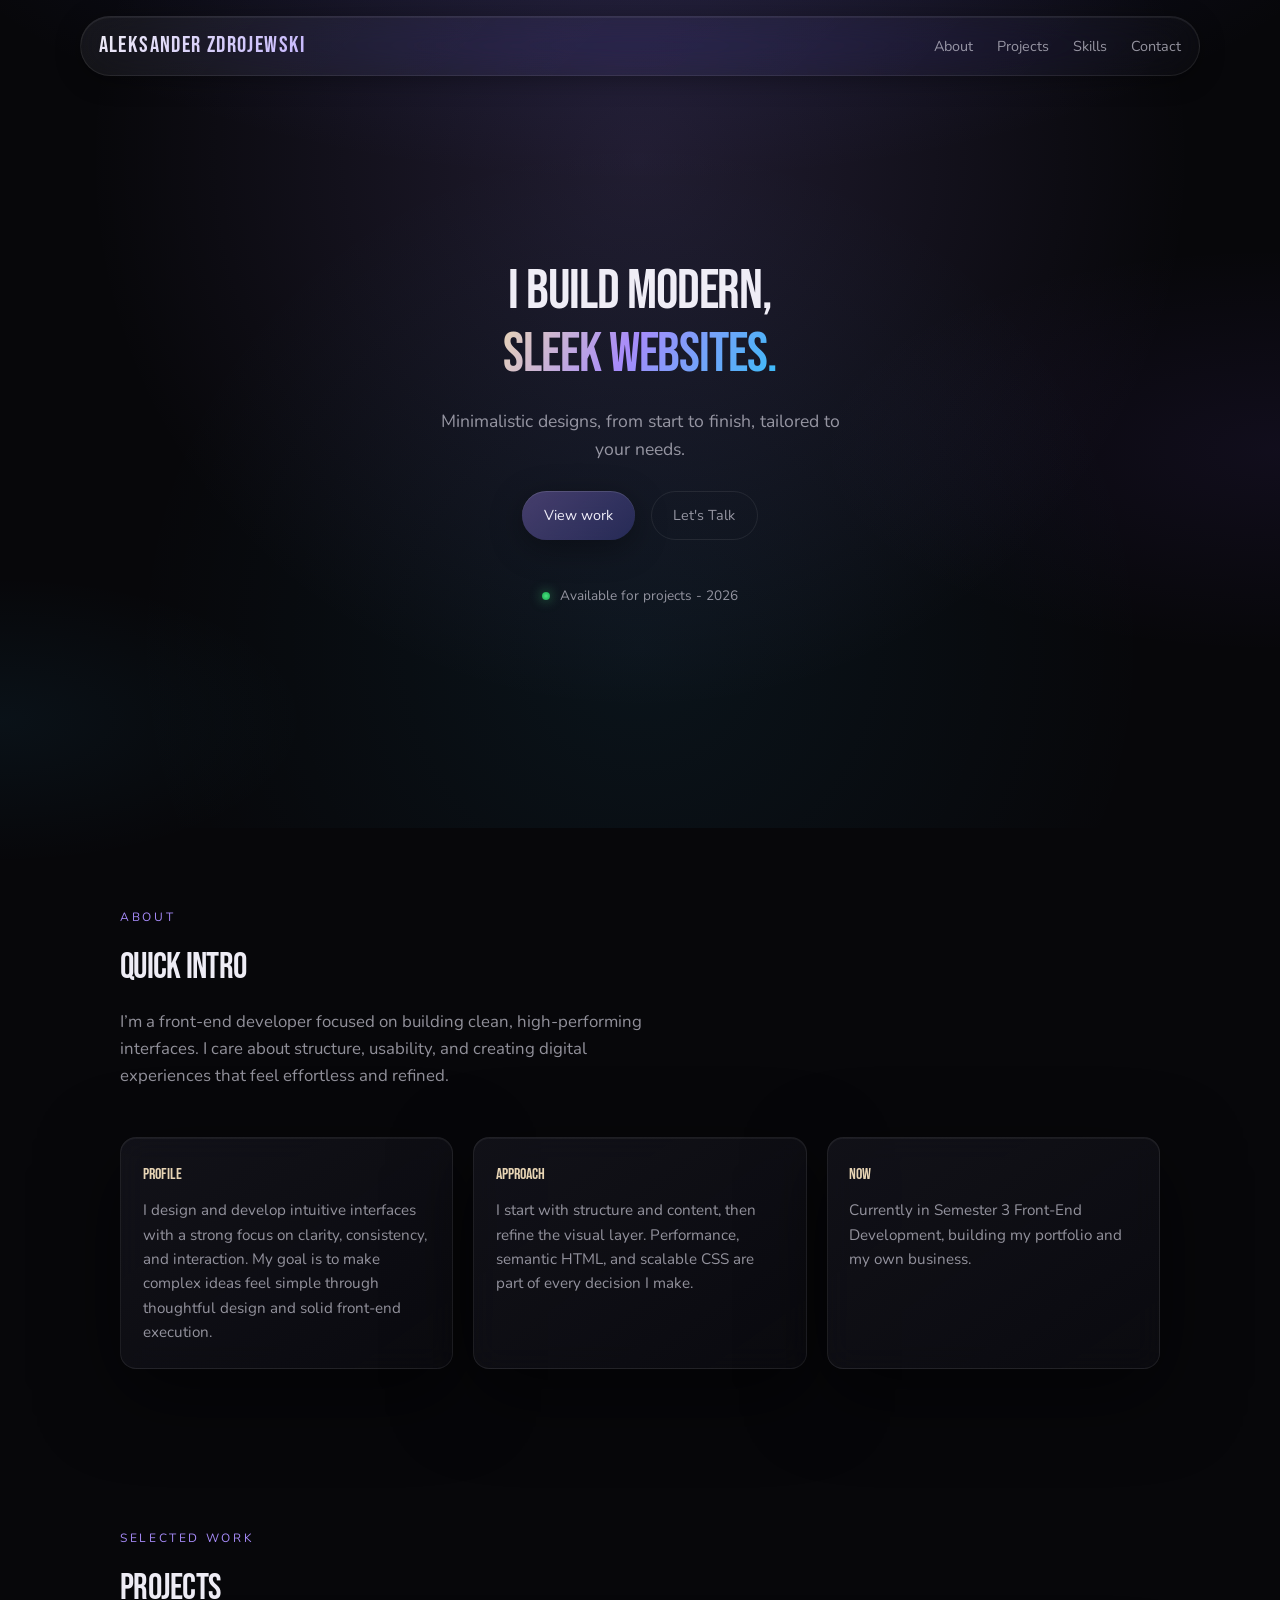
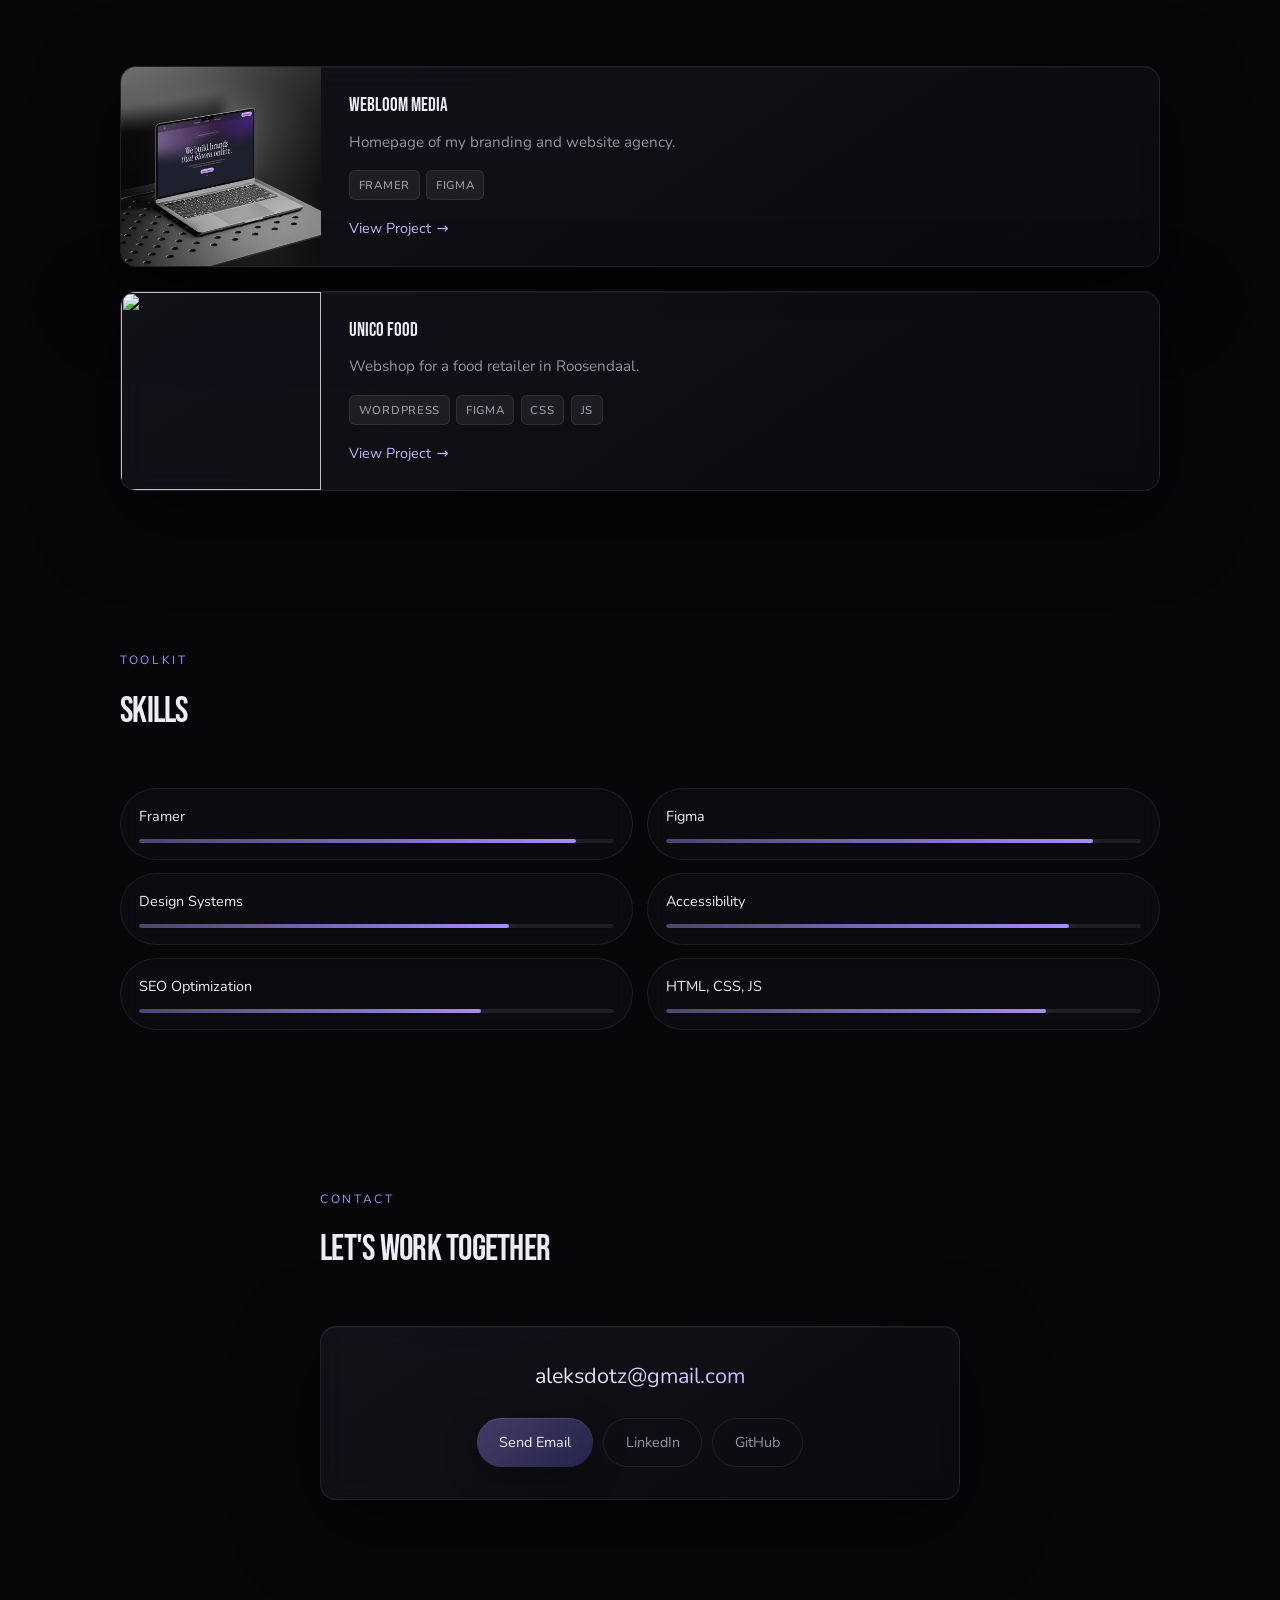
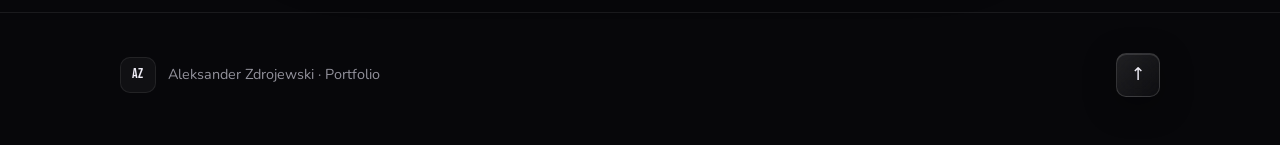
==== commit c1aee837: "Vercel sync test" ====
--- a/index.html
+++ b/index.html
@@ -13,7 +13,7 @@
   <body>
     <header class="site-header" id="top">
       <div class="site-header__inner glass-nav">
-        <a class="logo" href="#hero" aria-label="Home">AZ</a>
+        <a class="logo" href="#hero" aria-label="Home">Aleksander Zdrojewski</a>
         <button
           type="button"
           class="nav-toggle"
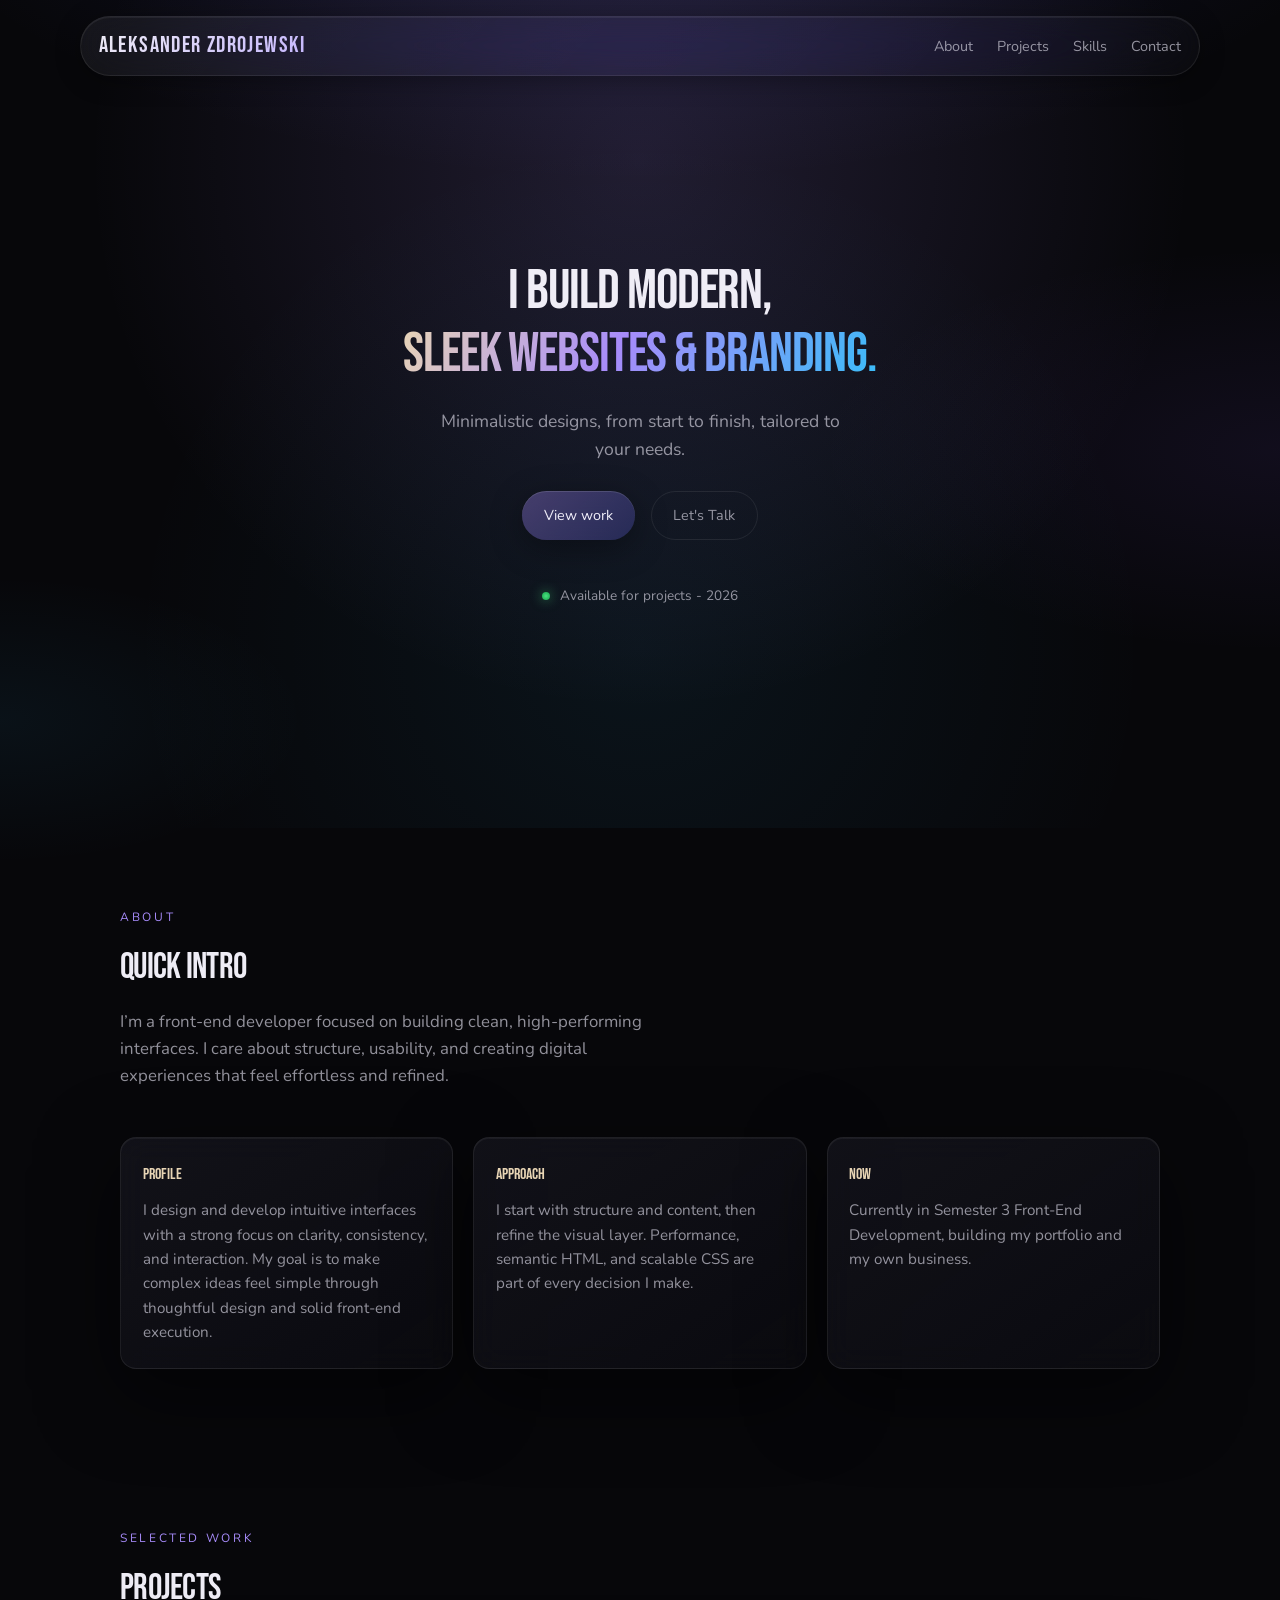
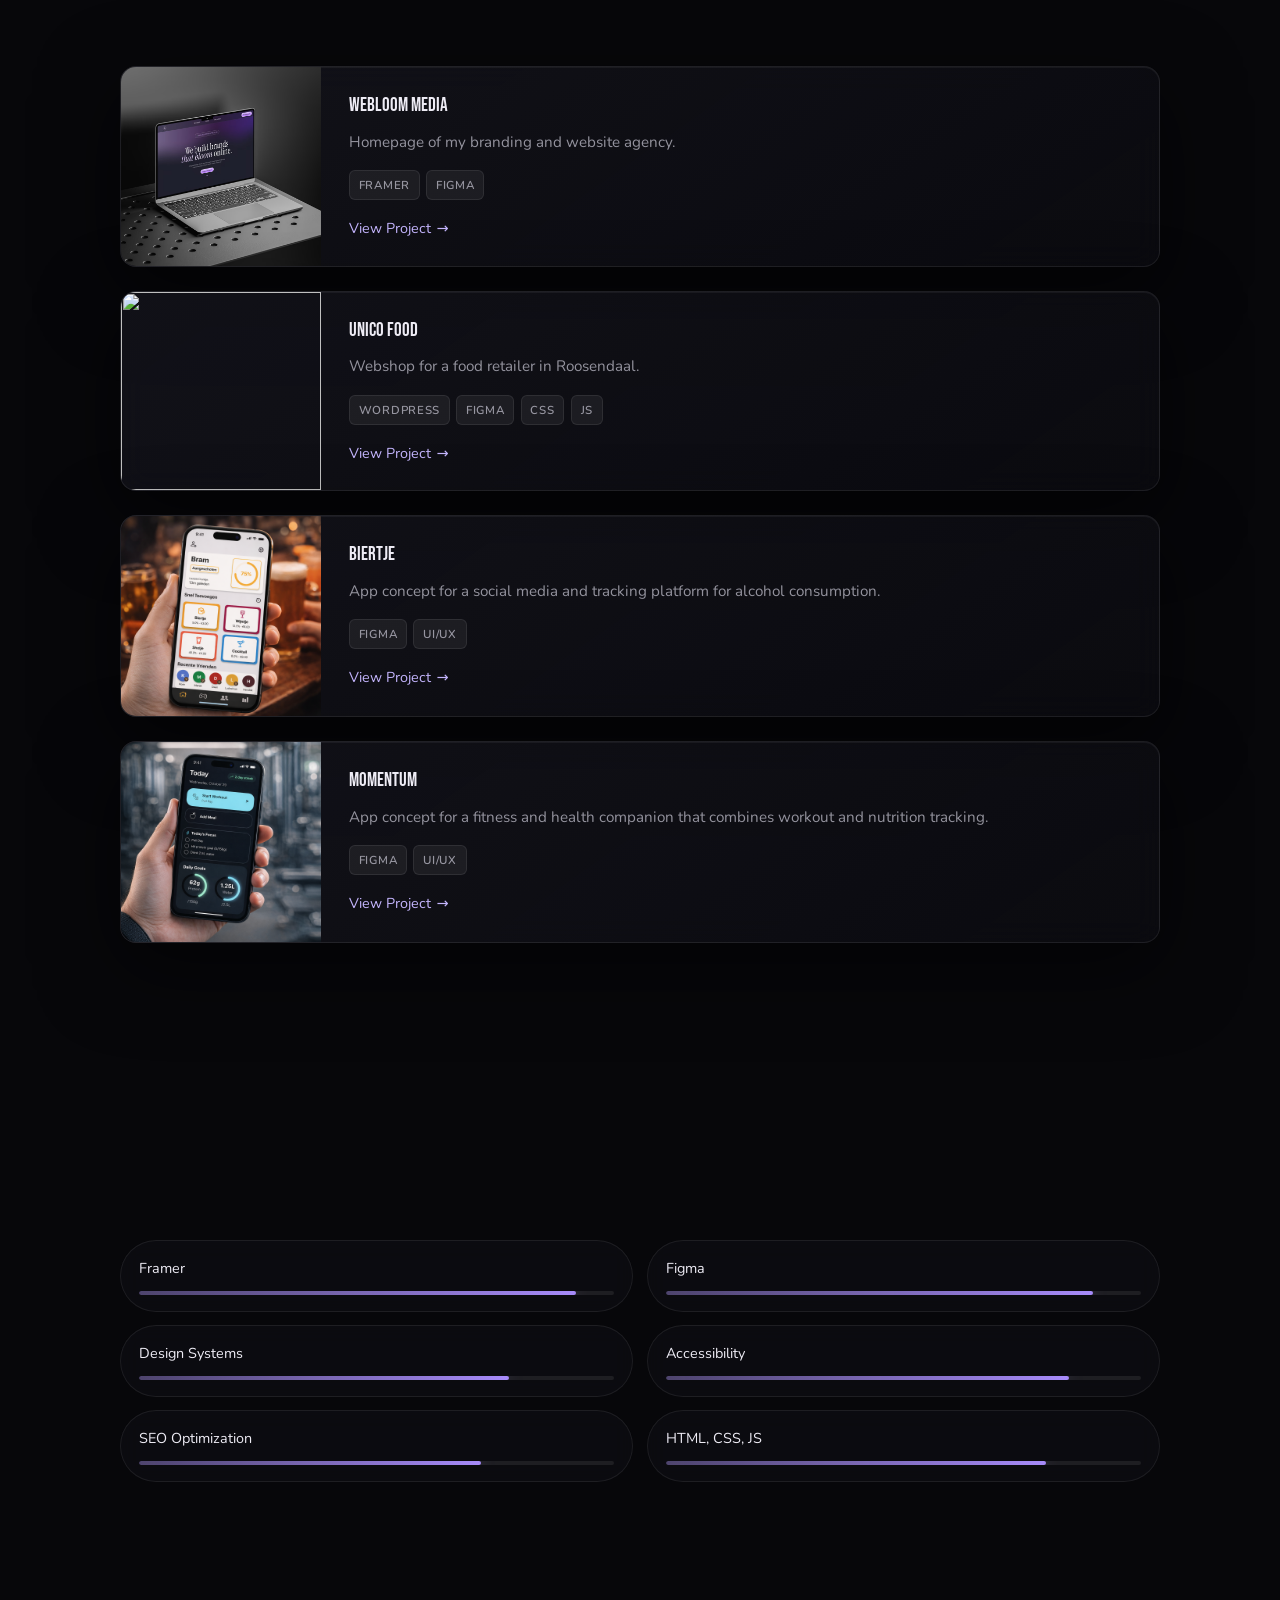
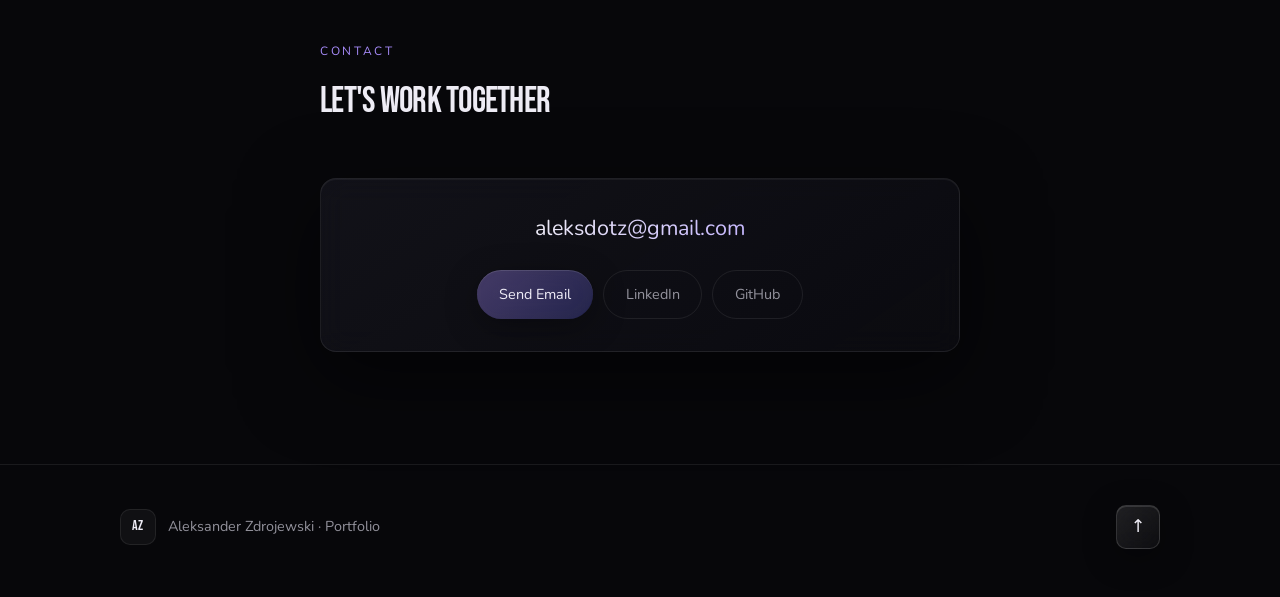
==== commit c17e0af4: "Added project pages, with carousel to show app designs." ====
--- a/index.html
+++ b/index.html
@@ -43,7 +43,7 @@
         <div class="hero__content">
           <h1 class="hero__title reveal" data-reveal id="hero-title">
             I build modern,<br />
-            <span class="hero__accent">sleek websites.</span>
+            <span class="hero__accent">sleek websites & branding.</span>
           </h1>
           <p class="hero__lead reveal" data-reveal>
             Minimalistic designs, from start to finish, tailored to your needs.
@@ -144,6 +144,52 @@
                     <li>Figma</li>
                     <li>CSS</li>
                     <li>JS</li>
+                  </ul>
+                  <span class="project-card__link">View Project</span>
+                </div>
+              </a>
+            </li>
+            <li class="reveal" data-reveal>
+              <a class="project-card glass-card" href="project-biertje.html">
+                <div class="project-card__media" aria-hidden="true">
+                  <img
+                    class="project-card__image"
+                    src="img\biertje mockup .png"
+                    alt=""
+                    loading="lazy"
+                  />
+                </div>
+                <div class="project-card__body">
+                  <h3 class="project-card__title">Biertje</h3>
+                  <p class="project-card__desc">
+                    App concept for a social media and tracking platform for alcohol consumption.
+                  </p>
+                  <ul class="project-card__tags" aria-label="Technologieën">
+                    <li>Figma</li>
+                    <li>UI/UX</li>
+                  </ul>
+                  <span class="project-card__link">View Project</span>
+                </div>
+              </a>
+            </li>
+            <li class="reveal" data-reveal>
+              <a class="project-card glass-card" href="project-momentum.html">
+                <div class="project-card__media" aria-hidden="true">
+                  <img
+                    class="project-card__image"
+                    src="img\momentum mockup.png"
+                    alt=""
+                    loading="lazy"
+                  />
+                </div>
+                <div class="project-card__body">
+                  <h3 class="project-card__title">Momentum</h3>
+                  <p class="project-card__desc">
+                    App concept for a fitness and health companion that combines workout and nutrition tracking.
+                  </p>
+                  <ul class="project-card__tags" aria-label="Technologieën">
+                    <li>Figma</li>
+                    <li>UI/UX</li>
                   </ul>
                   <span class="project-card__link">View Project</span>
                 </div>
